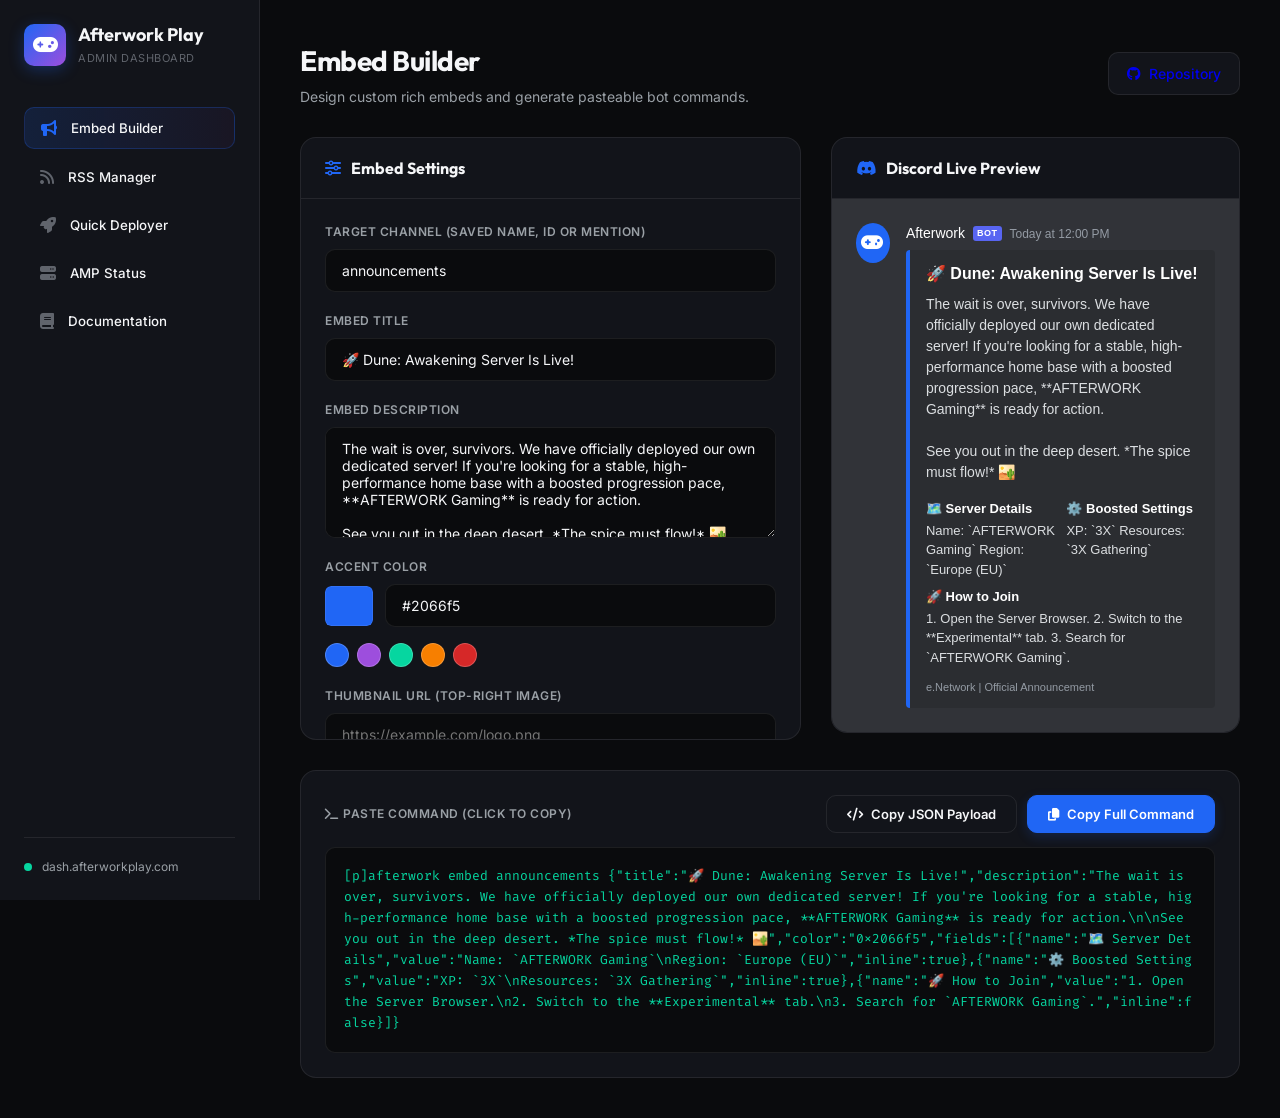
==== web/index.html @ 7542ab8f "Rename dashboard to web, add Cloudflare Pages workflow, and add interactive install wizard" ====
<!DOCTYPE html>
<html lang="en">
<head>
    <meta charset="UTF-8">
    <meta name="viewport" content="width=device-width, initial-scale=1.0">
    <title>Afterwork Play | Interactive Dashboard</title>
    <!-- Google Fonts -->
    <link rel="preconnect" href="https://fonts.googleapis.com">
    <link rel="preconnect" href="https://fonts.gstatic.com" crossorigin>
    <link href="https://fonts.googleapis.com/css2?family=Inter:wght@300;400;500;600;700&family=Outfit:wght@400;500;600;700;800&family=Fira+Code:wght@400;500&display=swap" rel="stylesheet">
    <!-- FontAwesome for Icons -->
    <link rel="stylesheet" href="https://cdnjs.cloudflare.com/ajax/libs/font-awesome/6.4.0/css/all.min.css">
    <!-- Custom CSS -->
    <link rel="stylesheet" href="style.css">
</head>
<body>
    <div class="dashboard-container">
        <!-- Sidebar Navigation -->
        <aside class="sidebar">
            <div class="brand">
                <div class="brand-logo">
                    <i class="fa-solid fa-gamepad"></i>
                </div>
                <div class="brand-text">
                    <h1>Afterwork Play</h1>
                    <span>Admin Dashboard</span>
                </div>
            </div>
            
            <nav class="nav-menu">
                <button class="nav-btn active" data-tab="embed-builder">
                    <i class="fa-solid fa-bullhorn"></i>
                    <span>Embed Builder</span>
                </button>
                <button class="nav-btn" data-tab="rss-manager">
                    <i class="fa-solid fa-rss"></i>
                    <span>RSS Manager</span>
                </button>
                <button class="nav-btn" data-tab="quick-deploy">
                    <i class="fa-solid fa-rocket"></i>
                    <span>Quick Deployer</span>
                </button>
                <button class="nav-btn" data-tab="amp-status">
                    <i class="fa-solid fa-server"></i>
                    <span>AMP Status</span>
                </button>
                <button class="nav-btn" data-tab="documentation">
                    <i class="fa-solid fa-book"></i>
                    <span>Documentation</span>
                </button>
            </nav>
            
            <div class="sidebar-footer">
                <div class="status-indicator">
                    <span class="pulse-dot"></span>
                    <span>dash.afterworkplay.com</span>
                </div>
            </div>
        </aside>

        <!-- Main Content Area -->
        <main class="main-content">
            <!-- Header -->
            <header class="top-bar">
                <div class="welcome-text">
                    <h2 id="tab-title">Embed Builder</h2>
                    <p id="tab-subtitle">Design custom rich embeds and generate pasteable bot commands.</p>
                </div>
                <div class="meta-links">
                    <a href="https://github.com/evilout666/AWCogs" target="_blank" class="meta-btn">
                        <i class="fa-brands fa-github"></i>
                        <span>Repository</span>
                    </a>
                </div>
            </header>

            <!-- Tab: Embed Builder -->
            <section id="embed-builder" class="tab-content active">
                <div class="builder-grid">
                    <!-- Form Column -->
                    <div class="panel form-panel">
                        <div class="panel-header">
                            <h3><i class="fa-solid fa-sliders"></i> Embed Settings</h3>
                        </div>
                        <div class="panel-body scrollable">
                            <!-- Channel Target -->
                            <div class="form-group">
                                <label for="embed-channel">Target Channel (Saved Name, ID or Mention)</label>
                                <input type="text" id="embed-channel" placeholder="e.g. general, announcements, #news or 12345678" value="announcements">
                            </div>

                            <!-- Title & Description -->
                            <div class="form-group">
                                <label for="embed-title">Embed Title</label>
                                <input type="text" id="embed-title" placeholder="Type a catchy title..." value="🚀 Dune: Awakening Server Is Live!">
                            </div>
                            
                            <div class="form-group">
                                <label for="embed-description">Embed Description</label>
                                <textarea id="embed-description" rows="5" placeholder="Type main message content here (supports markdown)...">The wait is over, survivors. We have officially deployed our own dedicated server! If you're looking for a stable, high-performance home base with a boosted progression pace, **AFTERWORK Gaming** is ready for action.

See you out in the deep desert. *The spice must flow!* 🏜️</textarea>
                            </div>

                            <!-- Color Selector -->
                            <div class="form-group">
                                <label>Accent Color</label>
                                <div class="color-picker-wrapper">
                                    <input type="color" id="embed-color" value="#2066f5">
                                    <input type="text" id="embed-color-hex" value="#2066f5" maxlength="7">
                                </div>
                                <div class="preset-colors">
                                    <button class="preset-btn" style="background-color: #2066f5;" data-color="#2066f5" title="Afterwork Blue"></button>
                                    <button class="preset-btn" style="background-color: #9d4edd;" data-color="#9d4edd" title="Neon Purple"></button>
                                    <button class="preset-btn" style="background-color: #06d6a0;" data-color="#06d6a0" title="Emerald Green"></button>
                                    <button class="preset-btn" style="background-color: #f77f00;" data-color="#f77f00" title="Bright Coral"></button>
                                    <button class="preset-btn" style="background-color: #d62828;" data-color="#d62828" title="Crimson Red"></button>
                                </div>
                            </div>

                            <!-- Images -->
                            <div class="form-group">
                                <label for="embed-thumbnail">Thumbnail URL (Top-Right Image)</label>
                                <input type="url" id="embed-thumbnail" placeholder="https://example.com/logo.png">
                            </div>
                            
                            <div class="form-group">
                                <label for="embed-image">Large Image URL (Bottom Main Image)</label>
                                <input type="url" id="embed-image" placeholder="https://example.com/banner.png">
                            </div>

                            <!-- Fields Section -->
                            <div class="fields-section">
                                <div class="section-header">
                                    <h4>Embed Fields</h4>
                                    <button type="button" id="add-field-btn" class="btn-sm"><i class="fa-solid fa-plus"></i> Add Field</button>
                                </div>
                                <div id="fields-container" class="fields-container">
                                    <!-- Dynamic fields loaded here -->
                                </div>
                            </div>
                        </div>
                    </div>

                    <!-- Preview Column -->
                    <div class="panel preview-panel">
                        <div class="panel-header">
                            <h3><i class="fa-brands fa-discord"></i> Discord Live Preview</h3>
                        </div>
                        <div class="panel-body discord-theme">
                            <div class="discord-message">
                                <div class="discord-avatar">
                                    <i class="fa-solid fa-gamepad"></i>
                                </div>
                                <div class="discord-content">
                                    <div class="discord-author">
                                        <span class="author-name">Afterwork</span>
                                        <span class="bot-tag">BOT</span>
                                        <span class="timestamp">Today at 12:00 PM</span>
                                    </div>
                                    
                                    <!-- Discord Embed Wrapper -->
                                    <div class="discord-embed" id="preview-embed-border">
                                        <div class="discord-embed-content">
                                            <div class="discord-embed-text">
                                                <div class="discord-embed-title" id="preview-title">🚀 Server Update & Announcements</div>
                                                <div class="discord-embed-description" id="preview-description">We have successfully completed our server upgrades. All integrated features are now fully functional.</div>
                                                
                                                <!-- Fields Grid -->
                                                <div class="discord-embed-fields" id="preview-fields">
                                                    <!-- Dynamic Preview Fields -->
                                                </div>
                                            </div>
                                            <!-- Thumbnail -->
                                            <div class="discord-embed-thumbnail-container" id="preview-thumbnail-container" style="display: none;">
                                                <img class="discord-embed-thumbnail" id="preview-thumbnail" src="" alt="">
                                            </div>
                                        </div>
                                        
                                        <!-- Image -->
                                        <div class="discord-embed-image-container" id="preview-image-container" style="display: none;">
                                            <img class="discord-embed-image" id="preview-image" src="" alt="">
                                        </div>
                                        
                                        <!-- Footer -->
                                        <div class="discord-embed-footer">
                                            <span>e.Network | Official Announcement</span>
                                        </div>
                                    </div>
                                </div>
                            </div>
                        </div>
                    </div>
                </div>

                <!-- Export Bar -->
                <div class="export-bar panel">
                    <div class="command-output-wrapper">
                        <div class="output-header">
                            <span><i class="fa-solid fa-terminal"></i> Paste Command (Click to copy)</span>
                            <div class="action-buttons">
                                <button class="copy-btn secondary" id="copy-json-btn">
                                    <i class="fa-solid fa-code"></i> Copy JSON Payload
                                </button>
                                <button class="copy-btn primary" id="copy-cmd-btn">
                                    <i class="fa-solid fa-copy"></i> Copy Full Command
                                </button>
                            </div>
                        </div>
                        <div class="code-block-container">
                            <pre><code id="generated-command" class="fira-font"></code></pre>
                        </div>
                    </div>
                </div>
            </section>

            <!-- Tab: RSS Manager -->
            <section id="rss-manager" class="tab-content">
                <div class="rss-layout">
                    <div class="panel rss-form-panel">
                        <div class="panel-header">
                            <h3><i class="fa-solid fa-plus-circle"></i> Add RSS Subscription</h3>
                        </div>
                        <div class="panel-body">
                            <div class="form-group">
                                <label for="rss-name">Feed Name</label>
                                <input type="text" id="rss-name" placeholder="e.g. github-news or anime-releases" value="github-news">
                            </div>
                            
                            <div class="form-group">
                                <label for="rss-channel">Target Channel ID / Mention</label>
                                <input type="text" id="rss-channel" placeholder="e.g. #announcements, #news, or 12345678" value="#announcements">
                            </div>
                            
                            <div class="form-group">
                                <label for="rss-url">Feed RSS/Atom URL</label>
                                <input type="url" id="rss-url" placeholder="e.g. https://github.blog/feed/" value="https://github.blog/feed/">
                            </div>

                            <div class="rss-output-box">
                                <div class="command-card">
                                    <div class="card-title">
                                        <span><i class="fa-solid fa-square-plus"></i> Add Feed Command</span>
                                        <button class="icon-copy-btn" id="copy-rss-add-btn" title="Copy Command"><i class="fa-solid fa-copy"></i></button>
                                    </div>
                                    <pre><code id="rss-add-cmd" class="fira-font">[p]afterwork rss add github-news #announcements https://github.blog/feed/</code></pre>
                                </div>
                                
                                <div class="command-card">
                                    <div class="card-title">
                                        <span><i class="fa-solid fa-square-minus"></i> Remove Feed Command</span>
                                        <button class="icon-copy-btn" id="copy-rss-remove-btn" title="Copy Command"><i class="fa-solid fa-copy"></i></button>
                                    </div>
                                    <pre><code id="rss-remove-cmd" class="fira-font">[p]afterwork rss remove github-news</code></pre>
                                </div>
                            </div>
                        </div>
                    </div>
                </div>
            </section>

            <!-- Tab: Quick Deploy -->
            <section id="quick-deploy" class="tab-content">
                <div class="deploy-grid">
                    <!-- Deploy All Card -->
                    <div class="deploy-card main-card panel">
                        <div class="card-icon"><i class="fa-solid fa-cubes"></i></div>
                        <div class="card-info">
                            <h3>Deploy All Modules</h3>
                            <p>Pin and deploy configuration control hubs for all 6 integrated modules sequentially.</p>
                            <pre><code class="fira-font">[p]afterwork deploy</code></pre>
                        </div>
                        <button class="deploy-copy-btn" data-copy="[p]afterwork deploy"><i class="fa-solid fa-copy"></i> Copy</button>
                    </div>

                    <!-- Individual Modules -->
                    <div class="deploy-subgrid">
                        <!-- Card: Audio -->
                        <div class="deploy-card sub-card panel">
                            <div class="card-header-icon"><i class="fa-solid fa-music"></i></div>
                            <h4>Audio Hub</h4>
                            <p>Player controls (play, pause, skip, playlist database).</p>
                            <pre><code class="fira-font">[p]afterwork deploy audio</code></pre>
                            <button class="deploy-copy-btn btn-sm" data-copy="[p]afterwork deploy audio"><i class="fa-solid fa-copy"></i> Copy</button>
                        </div>
                        
                        <!-- Card: Embed -->
                        <div class="deploy-card sub-card panel">
                            <div class="card-header-icon"><i class="fa-solid fa-envelope-open-text"></i></div>
                            <h4>Embed Hub</h4>
                            <p>Deploy control panel for sending announcement JSONs.</p>
                            <pre><code class="fira-font">[p]afterwork deploy embed</code></pre>
                            <button class="deploy-copy-btn btn-sm" data-copy="[p]afterwork deploy embed"><i class="fa-solid fa-copy"></i> Copy</button>
                        </div>
                        
                        <!-- Card: RSS -->
                        <div class="deploy-card sub-card panel">
                            <div class="card-header-icon"><i class="fa-solid fa-square-rss"></i></div>
                            <h4>RSS Hub</h4>
                            <p>Configuration panel for RSS/Atom feed monitors.</p>
                            <pre><code class="fira-font">[p]afterwork deploy rss</code></pre>
                            <button class="deploy-copy-btn btn-sm" data-copy="[p]afterwork deploy rss"><i class="fa-solid fa-copy"></i> Copy</button>
                        </div>
                        
                        <!-- Card: TV -->
                        <div class="deploy-card sub-card panel">
                            <div class="card-header-icon"><i class="fa-solid fa-tv"></i></div>
                            <h4>TV Hub</h4>
                            <p>Radarr and Sonarr release notification parser config.</p>
                            <pre><code class="fira-font">[p]afterwork deploy tv</code></pre>
                            <button class="deploy-copy-btn btn-sm" data-copy="[p]afterwork deploy tv"><i class="fa-solid fa-copy"></i> Copy</button>
                        </div>
                        
                        <!-- Card: Voice -->
                        <div class="deploy-card sub-card panel">
                            <div class="card-header-icon"><i class="fa-solid fa-volume-high"></i></div>
                            <h4>Voice Hub</h4>
                            <p>Temp room custom controls (kick, transfer, privacy).</p>
                            <pre><code class="fira-font">[p]afterwork deploy voice</code></pre>
                            <button class="deploy-copy-btn btn-sm" data-copy="[p]afterwork deploy voice"><i class="fa-solid fa-copy"></i> Copy</button>
                        </div>
                        
                        <!-- Card: Hide -->
                        <div class="deploy-card sub-card panel">
                            <div class="card-header-icon"><i class="fa-solid fa-eye-slash"></i></div>
                            <h4>Hide Category</h4>
                            <p>Admin category quick visibility panel controller.</p>
                            <pre><code class="fira-font">[p]afterwork deploy hide</code></pre>
                            <button class="deploy-copy-btn btn-sm" data-copy="[p]afterwork deploy hide"><i class="fa-solid fa-copy"></i> Copy</button>
                        </div>
                    </div>
                </div>
            </section>

            <!-- Tab: AMP Status -->
            <section id="amp-status" class="tab-content">
                <div class="amp-status-layout">
                    <!-- Config Panel -->
                    <div class="panel config-panel">
                        <div class="panel-header">
                            <h3><i class="fa-solid fa-gears"></i> API Settings</h3>
                        </div>
                        <div class="panel-body">
                            <div class="form-group">
                                <label for="amp-api-url">Status Bridge API Endpoint</label>
                                <div class="input-with-button">
                                    <input type="url" id="amp-api-url" placeholder="e.g. http://your-server-ip:9876/api/status" value="http://localhost:9876/api/status">
                                    <button type="button" id="btn-save-api-url" class="btn-sm"><i class="fa-solid fa-floppy-disk"></i> Save</button>
                                </div>
                                <p class="form-help">Enter the public URL of the Go service running on your server. If running on the same machine, use <code>http://localhost:9876/api/status</code>.</p>
                            </div>
                        </div>
                    </div>

                    <!-- Servers Display Panel -->
                    <div class="panel servers-panel">
                        <div class="panel-header">
                            <h3><i class="fa-solid fa-server"></i> Managed Game Servers</h3>
                            <button type="button" id="btn-refresh-status" class="btn-sm secondary"><i class="fa-solid fa-rotate"></i> Refresh Status</button>
                        </div>
                        <div class="panel-body scrollable">
                            <!-- Loader -->
                            <div id="amp-loader" class="amp-loader-container" style="display: none;">
                                <div class="spinner"></div>
                                <p>Contacting status bridge...</p>
                            </div>

                            <!-- Error Message -->
                            <div id="amp-error" class="amp-error-container" style="display: none;">
                                <i class="fa-solid fa-circle-exclamation"></i>
                                <h4>Unable to reach status bridge</h4>
                                <p id="amp-error-text">Please check that the Go service is active and the port is open.</p>
                            </div>

                            <!-- Servers List Grid -->
                            <div id="servers-grid" class="servers-grid">
                                <!-- Dynamic server status cards will be loaded here -->
                            </div>
                        </div>
                    </div>
                </div>
            </section>

            <!-- Tab: Documentation -->
            <section id="documentation" class="tab-content">
                <div class="doc-layout">
                    <!-- Internal Sticky Sidebar -->
                    <aside class="doc-nav-panel panel">
                        <div class="panel-header">
                            <h3><i class="fa-solid fa-compass"></i> Modules</h3>
                        </div>
                        <div class="panel-body">
                            <ul class="doc-nav-list">
                                <li class="doc-nav-item active" data-doc-target="doc-general">
                                    <a href="#doc-general"><i class="fa-solid fa-circle-info"></i> General</a>
                                </li>
                                <li class="doc-nav-item" data-doc-target="doc-audio">
                                    <a href="#doc-audio"><i class="fa-solid fa-music"></i> Audio Module</a>
                                </li>
                                <li class="doc-nav-item" data-doc-target="doc-embed">
                                    <a href="#doc-embed"><i class="fa-solid fa-bullhorn"></i> Embed Module</a>
                                </li>
                                <li class="doc-nav-item" data-doc-target="doc-rss">
                                    <a href="#doc-rss"><i class="fa-solid fa-rss"></i> RSS Module</a>
                                </li>
                                <li class="doc-nav-item" data-doc-target="doc-tv">
                                    <a href="#doc-tv"><i class="fa-solid fa-tv"></i> TV Module</a>
                                </li>
                                <li class="doc-nav-item" data-doc-target="doc-voice">
                                    <a href="#doc-voice"><i class="fa-solid fa-volume-high"></i> Voice Module</a>
                                </li>
                                <li class="doc-nav-item" data-doc-target="doc-hide">
                                    <a href="#doc-hide"><i class="fa-solid fa-eye-slash"></i> Hide Module</a>
                                </li>
                            </ul>
                        </div>
                    </aside>

                    <!-- Main Documentation Content -->
                    <div class="doc-content-panel">
                        <!-- Section: General -->
                        <div id="doc-general" class="panel doc-card">
                            <h3><i class="fa-solid fa-circle-info"></i> General & Deployment</h3>
                            <p>The Afterwork cog is a unified administrative system designed for e.Network server operations. It runs on a prefix-based architecture (default prefix is represented as <code>[p]</code>). All primary commands are group commands and require <strong>Bot Owner</strong> permissions.</p>
                            
                            <div class="doc-subtitle">Base Commands</div>
                            <div class="doc-command-list">
                                <div class="doc-command-item">
                                    <div class="doc-command-header">
                                        <span class="doc-command-syntax">[p]afterwork</span>
                                        <span class="doc-badge owner">Owner Only</span>
                                    </div>
                                    <div class="doc-command-desc">Displays the System Status Dashboard, showing real-time configuration status, monitored feeds, active voice rooms, and visibility settings for all modules.</div>
                                </div>
                                <div class="doc-command-item">
                                    <div class="doc-command-header">
                                        <span class="doc-command-syntax">[p]afterwork help</span>
                                        <span class="doc-badge owner">Owner Only</span>
                                    </div>
                                    <div class="doc-command-desc">Lists all subcommands registered under the Afterwork command group with inline syntax help.</div>
                                </div>
                            </div>

                            <div class="doc-subtitle">Deployment Commands</div>
                            <p>Deployment commands spawn persistent Discord <code>Embed + Button/Select Menu</code> panels that allow server staff or users to interact with modules without having to type commands.</p>
                            <div class="doc-command-list">
                                <div class="doc-command-item">
                                    <div class="doc-command-header">
                                        <span class="doc-command-syntax">[p]afterwork deploy</span>
                                        <span class="doc-badge owner">Owner Only</span>
                                    </div>
                                    <div class="doc-command-desc">Sequentially deploys and pins all 6 module management panels in the current channel. Any previously deployed panels will be deleted to keep channels clean.</div>
                                </div>
                                <div class="doc-command-item">
                                    <div class="doc-command-header">
                                        <span class="doc-command-syntax">[p]afterwork deploy [module]</span>
                                        <span class="doc-badge owner">Owner Only</span>
                                    </div>
                                    <div class="doc-command-desc">Deploys/pins a specific module's management panel in the current channel.</div>
                                    <table class="doc-param-table">
                                        <thead>
                                            <tr>
                                                <th>Parameter</th>
                                                <th>Type</th>
                                                <th>Description</th>
                                            </tr>
                                        </thead>
                                        <tbody>
                                            <tr>
                                                <td class="param-name">module</td>
                                                <td class="param-type">string</td>
                                                <td>Must be one of: <code>audio</code>, <code>embed</code>, <code>rss</code>, <code>tv</code>, <code>voice</code>, <code>hide</code>.</td>
                                            </tr>
                                        </tbody>
                                    </table>
                                </div>
                            </div>
                        </div>

                        <!-- Section: Audio -->
                        <div id="doc-audio" class="panel doc-card">
                            <h3><i class="fa-solid fa-music"></i> Audio Module</h3>
                            <p>Integrates Red-DiscordBot's Audio system into a single persistent playback terminal. Provides a web-dashboard-like control station inside Discord for playing predefined music streams.</p>
                            
                            <div class="doc-subtitle">Commands</div>
                            <div class="doc-command-list">
                                <div class="doc-command-item">
                                    <div class="doc-command-header">
                                        <span class="doc-command-syntax">[p]afterwork deploy audio</span>
                                        <span class="doc-badge owner">Owner Only</span>
                                    </div>
                                    <div class="doc-command-desc">Spawns the music configuration panel and playback controls message.</div>
                                </div>
                            </div>

                            <div class="doc-subtitle">Interactive Panel Functions</div>
                            <div class="doc-panel-features">
                                <div class="doc-feature-item">
                                    <h5><i class="fa-solid fa-play"></i> Enable / Disable System</h5>
                                    <p>Toggles the bot's auto-play service. When active, the bot joins the specified voice channel and begins playing chosen streams.</p>
                                </div>
                                <div class="doc-feature-item">
                                    <h5><i class="fa-solid fa-volume-high"></i> Set Music Channel</h5>
                                    <p>Opens a modal where you paste a Voice Channel ID to bind the music bot's streaming target.</p>
                                </div>
                                <div class="doc-feature-item">
                                    <h5><i class="fa-solid fa-list-ul"></i> Add/Remove Playlist</h5>
                                    <p>Spawns a modal to add/remove YouTube/Spotify URLs cataloged under custom names for dropdown playback selection.</p>
                                </div>
                                <div class="doc-feature-item">
                                    <h5><i class="fa-solid fa-forward"></i> Playback Control Bar</h5>
                                    <p>Buttons to instantly <code>Pause</code>, <code>Resume</code>, <code>Skip</code> current tracks, or <code>Stop & Disconnect</code> the bot from the music channel.</p>
                                </div>
                            </div>
                        </div>

                        <!-- Section: Embed -->
                        <div id="doc-embed" class="panel doc-card">
                            <h3><i class="fa-solid fa-bullhorn"></i> Embed Module</h3>
                            <p>Allows administrators to design and publish beautiful rich embeds to announcements or general channels using custom JSON structures generated directly from this dashboard.</p>
                            
                            <div class="doc-subtitle">Commands</div>
                            <div class="doc-command-list">
                                <div class="doc-command-item">
                                    <div class="doc-command-header">
                                        <span class="doc-command-syntax">[p]afterwork deploy embed</span>
                                        <span class="doc-badge owner">Owner Only</span>
                                    </div>
                                    <div class="doc-command-desc">Deploys the persistent Embed Shortcuts panel to manage named channel aliases.</div>
                                </div>
                                <div class="doc-command-item">
                                    <div class="doc-command-header">
                                        <span class="doc-command-syntax">[p]afterwork embed [channel] [json]</span>
                                        <span class="doc-badge owner">Owner Only</span>
                                    </div>
                                    <div class="doc-command-desc">Publishes an embed formatted by the JSON string parameter to the specified channel (accepts channel mention, ID, or saved name).</div>
                                    <table class="doc-param-table">
                                        <thead>
                                            <tr>
                                                <th>Parameter</th>
                                                <th>Type</th>
                                                <th>Description</th>
                                            </tr>
                                        </thead>
                                        <tbody>
                                            <tr>
                                                <td class="param-name">channel</td>
                                                <td class="param-type">string / mention</td>
                                                <td>Target channel ID, mention, or a configured channel name alias.</td>
                                            </tr>
                                            <tr>
                                                <td class="param-name">json</td>
                                                <td class="param-type">JSON Block</td>
                                                <td>The payload specifying fields like: title, description, color, thumbnail, image, and fields.</td>
                                            </tr>
                                        </tbody>
                                    </table>
                                </div>
                            </div>

                            <div class="doc-subtitle">Interactive Panel Functions</div>
                            <div class="doc-panel-features">
                                <div class="doc-feature-item">
                                    <h5><i class="fa-solid fa-link"></i> Add Channel Alias</h5>
                                    <p>Opens a modal to register a shortcut text key (e.g. <code>news</code>) mapped to a specific channel ID, making embed distribution faster.</p>
                                </div>
                                <div class="doc-feature-item">
                                    <h5><i class="fa-solid fa-trash-can"></i> Remove Alias</h5>
                                    <p>Prompts a modal to delete a saved channel shortcut key from the bot's configuration storage.</p>
                                </div>
                            </div>
                        </div>

                        <!-- Section: RSS -->
                        <div id="doc-rss" class="panel doc-card">
                            <h3><i class="fa-solid fa-rss"></i> RSS Module</h3>
                            <p>Monitors external RSS or Atom feeds (e.g. gaming blogs, developer news, github releases) in the background and prints new posts in specific channels automatically.</p>
                            
                            <div class="doc-subtitle">Commands</div>
                            <div class="doc-command-list">
                                <div class="doc-command-item">
                                    <div class="doc-command-header">
                                        <span class="doc-command-syntax">[p]afterwork deploy rss</span>
                                        <span class="doc-badge owner">Owner Only</span>
                                    </div>
                                    <div class="doc-command-desc">Spawns the RSS settings control panel.</div>
                                </div>
                                <div class="doc-command-item">
                                    <div class="doc-command-header">
                                        <span class="doc-command-syntax">[p]afterwork rss add [feed_name] [channel] [url]</span>
                                        <span class="doc-badge owner">Owner Only</span>
                                    </div>
                                    <div class="doc-command-desc">Subscribes a channel to a news feed. Automatically detects and parses incoming posts.</div>
                                    <table class="doc-param-table">
                                        <thead>
                                            <tr>
                                                <th>Parameter</th>
                                                <th>Type</th>
                                                <th>Description</th>
                                            </tr>
                                        </thead>
                                        <tbody>
                                            <tr>
                                                <td class="param-name">feed_name</td>
                                                <td class="param-type">string</td>
                                                <td>A unique slug label to identify this feed configuration.</td>
                                            </tr>
                                            <tr>
                                                <td class="param-name">channel</td>
                                                <td class="param-type">channel mention</td>
                                                <td>Discord channel where feed alerts should be printed.</td>
                                            </tr>
                                            <tr>
                                                <td class="param-name">url</td>
                                                <td class="param-type">string (URL)</td>
                                                <td>Valid RSS or Atom XML link.</td>
                                            </tr>
                                        </tbody>
                                    </table>
                                </div>
                                <div class="doc-command-item">
                                    <div class="doc-command-header">
                                        <span class="doc-command-syntax">[p]afterwork rss remove [feed_name]</span>
                                        <span class="doc-badge owner">Owner Only</span>
                                    </div>
                                    <div class="doc-command-desc">Deletes an active RSS/Atom feed subscription from the tracking list.</div>
                                    <table class="doc-param-table">
                                        <thead>
                                            <tr>
                                                <th>Parameter</th>
                                                <th>Type</th>
                                                <th>Description</th>
                                            </tr>
                                        </thead>
                                        <tbody>
                                            <tr>
                                                <td class="param-name">feed_name</td>
                                                <td class="param-type">string</td>
                                                <td>The name slug assigned to the subscription.</td>
                                            </tr>
                                        </tbody>
                                    </table>
                                </div>
                            </div>

                            <div class="doc-subtitle">Interactive Panel Functions</div>
                            <div class="doc-panel-features">
                                <div class="doc-feature-item">
                                    <h5><i class="fa-solid fa-power-off"></i> Toggle Feeds Loop</h5>
                                    <p>Toggles the background scraper. Enables or pauses background checks for all feed subscriptions globally without losing feed data.</p>
                                </div>
                            </div>
                        </div>

                        <!-- Section: TV -->
                        <div id="doc-tv" class="panel doc-card">
                            <h3><i class="fa-solid fa-tv"></i> TV Module (Sonarr/Radarr Alerts)</h3>
                            <p>Creates specialized webhook integration endpoints for Radarr and Sonarr instances to notify server users when new movies or TV episodes are released, formatting notifications cleanly.</p>
                            
                            <div class="doc-subtitle">Commands</div>
                            <div class="doc-command-list">
                                <div class="doc-command-item">
                                    <div class="doc-command-header">
                                        <span class="doc-command-syntax">[p]afterwork deploy tv</span>
                                        <span class="doc-badge owner">Owner Only</span>
                                    </div>
                                    <div class="doc-command-desc">Deploys the TV alerts settings panel, providing instructions and endpoints for webhooks.</div>
                                </div>
                            </div>

                            <div class="doc-subtitle">Interactive Panel Functions</div>
                            <div class="doc-panel-features">
                                <div class="doc-feature-item">
                                    <h5><i class="fa-solid fa-toggle-on"></i> Enable Webhooks</h5>
                                    <p>Toggles Sonarr/Radarr webhook event parsing. When disabled, the bot rejects movie/show alert triggers.</p>
                                </div>
                                <div class="doc-feature-item">
                                    <h5><i class="fa-solid fa-folder-open"></i> Set Alert Channel</h5>
                                    <p>Opens a text input modal to set the channel ID where all media notifications are sent.</p>
                                </div>
                                <div class="doc-feature-item">
                                    <h5><i class="fa-solid fa-plug"></i> Endpoint Integrations</h5>
                                    <p>Processes incoming payloads to render cards with poster images, season info, and direct links dynamically.</p>
                                </div>
                            </div>
                        </div>

                        <!-- Section: Voice -->
                        <div id="doc-voice" class="panel doc-card">
                            <h3><i class="fa-solid fa-volume-high"></i> Voice Module (AutoRoom Controllers)</h3>
                            <p>Synchronizes with the server's <code>AutoRoom</code> cog to let users who join a generator voice channel create their own temporary rooms, giving creators personal moderation controls inside Discord.</p>
                            
                            <div class="doc-subtitle">Commands</div>
                            <div class="doc-command-list">
                                <div class="doc-command-item">
                                    <div class="doc-command-header">
                                        <span class="doc-command-syntax">[p]afterwork deploy voice</span>
                                        <span class="doc-badge owner">Owner Only</span>
                                    </div>
                                    <div class="doc-command-desc">Deploys the main Voice Module settings controller.</div>
                                </div>
                            </div>

                            <div class="doc-subtitle">Interactive Panel Functions</div>
                            <div class="doc-panel-features">
                                <div class="doc-feature-item">
                                    <h5><i class="fa-solid fa-sliders"></i> Toggle AutoRoom Sync</h5>
                                    <p>Enables or disables tracking of temporary rooms created by AutoRoom. Essential for active controls.</p>
                                </div>
                                <div class="doc-feature-item">
                                    <h5><i class="fa-solid fa-circle-nodes"></i> Set Join Channel ID</h5>
                                    <p>Opens a modal to configure the generator voice channel (e.g. <code>➕︱CREATE</code>) which users join to trigger room creation.</p>
                                </div>
                                <div class="doc-feature-item">
                                    <h5><i class="fa-solid fa-user-shield"></i> Room Owner Controls</h5>
                                    <p>When a temporary room is active, a control panel message provides the room owner buttons to:
                                        <br>• <strong>Make Private / Public</strong> (toggle default connection permission)
                                        <br>• <strong>Transfer Ownership</strong> (demote owner/promote active member)
                                        <br>• <strong>Kick Member</strong> (force disconnect user and block connection)
                                    </p>
                                </div>
                            </div>
                        </div>

                        <!-- Section: Hide -->
                        <div id="doc-hide" class="panel doc-card">
                            <h3><i class="fa-solid fa-eye-slash"></i> Hide Module</h3>
                            <p>Enables a toggle to hide or show an entire category and all text/voice channels contained within it from administrator and channel-manager roles, keeping admin operations private during development or maintenance.</p>
                            
                            <div class="doc-subtitle">Commands</div>
                            <div class="doc-command-list">
                                <div class="doc-command-item">
                                    <div class="doc-command-header">
                                        <span class="doc-command-syntax">[p]afterwork deploy hide</span>
                                        <span class="doc-badge owner">Owner Only</span>
                                    </div>
                                    <div class="doc-command-desc">Deploys the category visibility panel with Category ID setter and the Show / Hide toggle.</div>
                                </div>
                            </div>

                            <div class="doc-subtitle">Interactive Panel Functions</div>
                            <div class="doc-panel-features">
                                <div class="doc-feature-item">
                                    <h5><i class="fa-solid fa-folder-open"></i> Category ID Modal</h5>
                                    <p>Spawns a text input modal to paste the category channel ID to bind as the target of the visibility toggle.</p>
                                </div>
                                <div class="doc-feature-item">
                                    <h5><i class="fa-solid fa-eye"></i> Show / Hide Button</h5>
                                    <p>Instantly alters permissions overwrites for the target category channel and all contained text/voice channels for roles holding <code>Administrator</code> or <code>Manage Channels</code> permissions:
                                        <br>• <strong>Hide</strong>: Denies <code>view_channel</code> override.
                                        <br>• <strong>Show</strong>: Resets <code>view_channel</code> override to neutral.
                                    </p>
                                </div>
                            </div>
                        </div>
                    </div>
                </div>
            </section>
        </main>
    </div>

    <!-- Notification Toast -->
    <div id="toast" class="toast">
        <i class="fa-solid fa-circle-check"></i>
        <span id="toast-message">Copied to clipboard!</span>
    </div>

    <!-- Custom Script -->
    <script src="app.js"></script>
</body>
</html>
---- web/style.css ----
/* Afterwork Dashboard CSS System */

/* --- Root & Design Tokens --- */
:root {
    --bg-base: #0a0b0d;
    --bg-surface: #12141a;
    --bg-panel: #161920;
    --bg-panel-hover: #1e222b;
    --border-color: rgba(255, 255, 255, 0.08);
    --border-glow: rgba(32, 102, 245, 0.2);
    
    /* Accents */
    --accent-blue: #2066f5;
    --accent-blue-rgb: 32, 102, 245;
    --accent-purple: #9d4edd;
    --accent-green: #06d6a0;
    --accent-red: #d62828;
    
    /* Text */
    --text-primary: #f5f6f8;
    --text-secondary: #9aa0a6;
    --text-muted: #60646c;
    
    /* Discord Theme Colors */
    --discord-bg: #313338;
    --discord-embed-bg: #2b2d31;
    --discord-text: #dbdee1;
    --discord-muted: #949ba4;
    --discord-bot-tag: #5865f2;
    --discord-timestamp: #949ba4;
    
    /* Layout */
    --sidebar-width: 260px;
    --transition-speed: 0.25s;
    --radius-sm: 6px;
    --radius-md: 10px;
    --radius-lg: 16px;
}

/* --- Base Resets --- */
* {
    margin: 0;
    padding: 0;
    box-sizing: border-box;
}

body {
    background-color: var(--bg-base);
    color: var(--text-primary);
    font-family: 'Inter', sans-serif;
    font-size: 14px;
    overflow-x: hidden;
    line-height: 1.5;
}

h1, h2, h3, h4, .brand-text h1, #tab-title {
    font-family: 'Outfit', sans-serif;
    font-weight: 700;
}

button, input, textarea {
    font-family: inherit;
    color: inherit;
    outline: none;
}

/* --- Layout Architecture --- */
.dashboard-container {
    display: flex;
    min-height: 100vh;
    width: 100vw;
}

/* --- Sidebar Styling --- */
.sidebar {
    width: var(--sidebar-width);
    background-color: var(--bg-surface);
    border-right: 1px solid var(--border-color);
    display: flex;
    flex-direction: column;
    padding: 24px;
    position: fixed;
    height: 100vh;
    z-index: 10;
}

.brand {
    display: flex;
    align-items: center;
    gap: 12px;
    margin-bottom: 40px;
}

.brand-logo {
    width: 42px;
    height: 42px;
    background: linear-gradient(135deg, var(--accent-blue), var(--accent-purple));
    border-radius: var(--radius-md);
    display: flex;
    align-items: center;
    justify-content: center;
    font-size: 20px;
    color: white;
    box-shadow: 0 4px 15px rgba(32, 102, 245, 0.3);
}

.brand-text h1 {
    font-size: 18px;
    line-height: 1.2;
}

.brand-text span {
    font-size: 11px;
    color: var(--text-muted);
    letter-spacing: 0.5px;
    text-transform: uppercase;
}

.nav-menu {
    display: flex;
    flex-direction: column;
    gap: 8px;
    flex-grow: 1;
}

.nav-btn {
    display: flex;
    align-items: center;
    gap: 14px;
    padding: 12px 16px;
    background: transparent;
    border: none;
    border-radius: var(--radius-md);
    cursor: pointer;
    text-align: left;
    transition: all var(--transition-speed) ease;
    font-weight: 500;
}

.nav-btn i {
    font-size: 16px;
    color: var(--text-muted);
    transition: color var(--transition-speed);
}

.nav-btn:hover {
    background-color: rgba(255, 255, 255, 0.03);
    color: var(--text-primary);
}

.nav-btn:hover i {
    color: var(--text-secondary);
}

.nav-btn.active {
    background: linear-gradient(90deg, rgba(32, 102, 245, 0.15) 0%, rgba(157, 78, 221, 0.05) 100%);
    border: 1px solid rgba(32, 102, 245, 0.25);
    color: var(--text-primary);
}

.nav-btn.active i {
    color: var(--accent-blue);
}

.sidebar-footer {
    padding-top: 20px;
    border-top: 1px solid var(--border-color);
}

.status-indicator {
    display: flex;
    align-items: center;
    gap: 10px;
    font-size: 12px;
    color: var(--text-secondary);
}

.pulse-dot {
    width: 8px;
    height: 8px;
    background-color: var(--accent-green);
    border-radius: 50%;
    box-shadow: 0 0 0 0 rgba(6, 214, 160, 0.4);
    animation: pulse 1.6s infinite;
}

@keyframes pulse {
    0% {
        transform: scale(0.95);
        box-shadow: 0 0 0 0 rgba(6, 214, 160, 0.7);
    }
    70% {
        transform: scale(1);
        box-shadow: 0 0 0 6px rgba(6, 214, 160, 0);
    }
    100% {
        transform: scale(0.95);
        box-shadow: 0 0 0 0 rgba(6, 214, 160, 0);
    }
}

/* --- Main Content Area --- */
.main-content {
    margin-left: var(--sidebar-width);
    flex-grow: 1;
    padding: 40px;
    min-height: 100vh;
    display: flex;
    flex-direction: column;
}

/* --- Top Bar / Header --- */
.top-bar {
    display: flex;
    justify-content: space-between;
    align-items: center;
    margin-bottom: 30px;
}

.welcome-text h2 {
    font-size: 28px;
    letter-spacing: -0.5px;
    margin-bottom: 4px;
}

.welcome-text p {
    color: var(--text-secondary);
    font-size: 14px;
}

.meta-btn {
    display: flex;
    align-items: center;
    gap: 8px;
    padding: 10px 18px;
    background-color: var(--bg-surface);
    border: 1px solid var(--border-color);
    border-radius: var(--radius-md);
    text-decoration: none;
    font-weight: 500;
    transition: all var(--transition-speed);
}

.meta-btn:hover {
    background-color: var(--bg-panel-hover);
    border-color: var(--text-muted);
}

/* --- Panel Component --- */
.panel {
    background-color: var(--bg-surface);
    border: 1px solid var(--border-color);
    border-radius: var(--radius-lg);
    display: flex;
    flex-direction: column;
    overflow: hidden;
}

.panel-header {
    padding: 18px 24px;
    border-bottom: 1px solid var(--border-color);
    display: flex;
    justify-content: space-between;
    align-items: center;
}

.panel-header h3 {
    font-size: 16px;
    display: flex;
    align-items: center;
    gap: 10px;
}

.panel-header h3 i {
    color: var(--accent-blue);
}

.panel-body {
    padding: 24px;
    flex-grow: 1;
}

.panel-body.scrollable {
    max-height: 60vh;
    overflow-y: auto;
}

/* --- Tab Engine --- */
.tab-content {
    display: none;
    flex-direction: column;
    gap: 30px;
}

.tab-content.active {
    display: flex;
}

/* --- Form Fields --- */
.form-group {
    display: flex;
    flex-direction: column;
    gap: 8px;
    margin-bottom: 20px;
}

.form-group label {
    font-size: 12px;
    font-weight: 600;
    text-transform: uppercase;
    letter-spacing: 0.5px;
    color: var(--text-secondary);
}

.form-group input[type="text"],
.form-group input[type="url"],
.form-group textarea {
    padding: 12px 16px;
    background-color: var(--bg-base);
    border: 1px solid var(--border-color);
    border-radius: var(--radius-md);
    font-size: 14px;
    transition: all var(--transition-speed);
}

.form-group input:focus,
.form-group textarea:focus {
    border-color: var(--accent-blue);
    box-shadow: 0 0 0 3px var(--border-glow);
}

/* Color Picker Row */
.color-picker-wrapper {
    display: flex;
    gap: 12px;
    align-items: center;
}

.color-picker-wrapper input[type="color"] {
    -webkit-appearance: none;
    border: none;
    width: 48px;
    height: 40px;
    border-radius: var(--radius-sm);
    cursor: pointer;
    background: transparent;
}

.color-picker-wrapper input[type="color"]::-webkit-color-swatch-wrapper {
    padding: 0;
}

.color-picker-wrapper input[type="color"]::-webkit-color-swatch {
    border: 1px solid var(--border-color);
    border-radius: var(--radius-sm);
}

.color-picker-wrapper input[type="text"] {
    flex-grow: 1;
}

.preset-colors {
    display: flex;
    gap: 8px;
    margin-top: 8px;
}

.preset-btn {
    width: 24px;
    height: 24px;
    border-radius: 50%;
    border: 1px solid rgba(255, 255, 255, 0.2);
    cursor: pointer;
    transition: transform var(--transition-speed);
}

.preset-btn:hover {
    transform: scale(1.15);
}

/* --- Dynamic Fields Editor --- */
.fields-section {
    margin-top: 24px;
    padding-top: 20px;
    border-top: 1px solid var(--border-color);
}

.section-header {
    display: flex;
    justify-content: space-between;
    align-items: center;
    margin-bottom: 16px;
}

.section-header h4 {
    font-size: 14px;
    color: var(--text-secondary);
}

.btn-sm {
    padding: 6px 12px;
    background-color: rgba(32, 102, 245, 0.1);
    border: 1px solid rgba(32, 102, 245, 0.25);
    color: var(--accent-blue);
    border-radius: var(--radius-sm);
    font-size: 12px;
    font-weight: 600;
    cursor: pointer;
    display: flex;
    align-items: center;
    gap: 6px;
    transition: all var(--transition-speed);
}

.btn-sm:hover {
    background-color: var(--accent-blue);
    color: white;
}

.fields-container {
    display: flex;
    flex-direction: column;
    gap: 12px;
}

.field-editor-item {
    background-color: var(--bg-base);
    border: 1px solid var(--border-color);
    border-radius: var(--radius-md);
    padding: 16px;
    display: grid;
    grid-template-columns: 1fr 1fr auto;
    align-items: center;
    gap: 12px;
}

.field-editor-item .field-inputs {
    display: flex;
    flex-direction: column;
    gap: 8px;
    grid-column: span 2;
}

.field-editor-item input {
    padding: 8px 12px;
    background-color: var(--bg-surface);
    border: 1px solid var(--border-color);
    border-radius: var(--radius-sm);
    font-size: 13px;
}

.field-options {
    grid-column: span 2;
    display: flex;
    align-items: center;
    gap: 8px;
    font-size: 12px;
    color: var(--text-secondary);
}

.btn-delete-field {
    grid-row: span 2;
    justify-self: end;
    background: transparent;
    border: none;
    color: var(--text-muted);
    font-size: 16px;
    cursor: pointer;
    padding: 8px;
    border-radius: var(--radius-sm);
    transition: all var(--transition-speed);
}

.btn-delete-field:hover {
    color: var(--accent-red);
    background-color: rgba(214, 40, 40, 0.1);
}

/* --- Builder Grid --- */
.builder-grid {
    display: grid;
    grid-template-columns: 1.1fr 0.9fr;
    gap: 30px;
}

.form-panel {
    flex-grow: 1;
}

/* --- Discord Theme Preview Panel --- */
.preview-panel {
    align-self: start;
    position: sticky;
    top: 40px;
}

.discord-theme {
    background-color: var(--discord-bg);
    padding: 24px;
    font-family: 'gg sans', 'Noto Sans', 'Helvetica Neue', Helvetica, Arial, sans-serif;
    color: var(--discord-text);
}

.discord-message {
    display: flex;
    gap: 16px;
}

.discord-avatar {
    width: 40px;
    height: 40px;
    background-color: var(--accent-blue);
    border-radius: 50%;
    display: flex;
    align-items: center;
    justify-content: center;
    font-size: 18px;
    color: white;
}

.discord-content {
    display: flex;
    flex-direction: column;
    gap: 6px;
    width: 100%;
}

.discord-author {
    display: flex;
    align-items: center;
    gap: 8px;
}

.author-name {
    font-weight: 500;
    color: white;
}

.bot-tag {
    background-color: var(--discord-bot-tag);
    color: white;
    font-size: 9px;
    font-weight: 600;
    padding: 1px 4px;
    border-radius: 3px;
    letter-spacing: 0.5px;
}

.discord-author .timestamp {
    font-size: 12px;
    color: var(--discord-muted);
}

/* Discord Rich Embed styling */
.discord-embed {
    background-color: var(--discord-embed-bg);
    border-left: 4px solid var(--accent-blue);
    border-radius: 4px;
    display: flex;
    flex-direction: column;
    max-width: 520px;
    overflow: hidden;
}

.discord-embed-content {
    display: flex;
    justify-content: space-between;
    padding: 12px 16px;
    gap: 16px;
}

.discord-embed-text {
    flex-grow: 1;
    display: flex;
    flex-direction: column;
    gap: 8px;
}

.discord-embed-title {
    font-size: 16px;
    font-weight: 600;
    color: white;
}

.discord-embed-description {
    font-size: 14px;
    white-space: pre-wrap;
}

/* Fields Layout */
.discord-embed-fields {
    display: grid;
    grid-template-columns: 1fr;
    gap: 8px;
    margin-top: 8px;
}

.discord-embed-field {
    display: flex;
    flex-direction: column;
}

.discord-embed-field.inline {
    grid-column: span 1;
}

.field-name {
    font-size: 13px;
    font-weight: 600;
    color: white;
    margin-bottom: 2px;
}

.field-value {
    font-size: 13px;
}

/* Media Elements */
.discord-embed-thumbnail-container {
    width: 80px;
    height: 80px;
    flex-shrink: 0;
}

.discord-embed-thumbnail {
    width: 100%;
    height: 100%;
    object-fit: contain;
    border-radius: 4px;
}

.discord-embed-image-container {
    padding: 0 16px 12px 16px;
    max-height: 300px;
    max-width: 100%;
    overflow: hidden;
}

.discord-embed-image {
    max-width: 100%;
    max-height: 280px;
    object-fit: cover;
    border-radius: 4px;
}

.discord-embed-footer {
    padding: 0 16px 12px 16px;
    font-size: 11px;
    color: var(--discord-muted);
}

/* --- Export Control Panel --- */
.export-bar {
    padding: 24px;
}

.command-output-wrapper {
    display: flex;
    flex-direction: column;
    gap: 14px;
}

.output-header {
    display: flex;
    justify-content: space-between;
    align-items: center;
}

.output-header span {
    font-size: 12px;
    font-weight: 600;
    text-transform: uppercase;
    letter-spacing: 0.5px;
    color: var(--text-secondary);
}

.action-buttons {
    display: flex;
    gap: 10px;
}

.copy-btn {
    padding: 10px 20px;
    border-radius: var(--radius-md);
    font-size: 13px;
    font-weight: 600;
    cursor: pointer;
    display: flex;
    align-items: center;
    gap: 8px;
    transition: all var(--transition-speed);
}

.copy-btn.primary {
    background-color: var(--accent-blue);
    border: 1px solid var(--accent-blue);
    color: white;
    box-shadow: 0 4px 12px rgba(32, 102, 245, 0.2);
}

.copy-btn.primary:hover {
    background-color: #3b7cf7;
    border-color: #3b7cf7;
}

.copy-btn.secondary {
    background-color: transparent;
    border: 1px solid var(--border-color);
    color: var(--text-primary);
}

.copy-btn.secondary:hover {
    background-color: var(--bg-panel-hover);
}

.code-block-container {
    background-color: var(--bg-base);
    border: 1px solid var(--border-color);
    border-radius: var(--radius-md);
    padding: 18px;
    overflow-x: auto;
    cursor: pointer;
}

.code-block-container:hover {
    border-color: var(--text-muted);
}

pre code {
    font-family: 'Fira Code', monospace;
    font-size: 13px;
    color: var(--accent-green);
    white-space: pre-wrap;
    word-break: break-all;
}

/* --- RSS Manager Tab styling --- */
.rss-layout {
    display: flex;
    justify-content: center;
}

.rss-form-panel {
    max-width: 680px;
    width: 100%;
}

.rss-output-box {
    margin-top: 24px;
    display: flex;
    flex-direction: column;
    gap: 18px;
    padding-top: 24px;
    border-top: 1px solid var(--border-color);
}

.command-card {
    background-color: var(--bg-base);
    border: 1px solid var(--border-color);
    border-radius: var(--radius-md);
    padding: 16px;
}

.card-title {
    display: flex;
    justify-content: space-between;
    align-items: center;
    margin-bottom: 10px;
}

.card-title span {
    font-size: 12px;
    font-weight: 600;
    text-transform: uppercase;
    letter-spacing: 0.5px;
    color: var(--text-secondary);
}

.icon-copy-btn {
    background: transparent;
    border: none;
    color: var(--text-muted);
    font-size: 15px;
    cursor: pointer;
    transition: color var(--transition-speed);
}

.icon-copy-btn:hover {
    color: var(--accent-blue);
}

/* --- Quick Deploy Tab Styling --- */
.deploy-grid {
    display: flex;
    flex-direction: column;
    gap: 30px;
}

.deploy-card {
    background-color: var(--bg-surface);
    border: 1px solid var(--border-color);
    border-radius: var(--radius-lg);
    padding: 24px;
    display: flex;
    align-items: center;
    transition: border-color var(--transition-speed);
}

.deploy-card:hover {
    border-color: rgba(32, 102, 245, 0.4);
}

.deploy-card.main-card {
    gap: 24px;
}

.deploy-card.main-card .card-icon {
    width: 60px;
    height: 60px;
    background-color: rgba(32, 102, 245, 0.1);
    border-radius: var(--radius-md);
    display: flex;
    align-items: center;
    justify-content: center;
    font-size: 26px;
    color: var(--accent-blue);
}

.deploy-card.main-card .card-info {
    flex-grow: 1;
}

.deploy-card h3 {
    font-size: 18px;
    margin-bottom: 6px;
}

.deploy-card p {
    color: var(--text-secondary);
    margin-bottom: 12px;
}

.deploy-copy-btn {
    padding: 10px 24px;
    background-color: var(--bg-base);
    border: 1px solid var(--border-color);
    border-radius: var(--radius-md);
    font-weight: 600;
    cursor: pointer;
    transition: all var(--transition-speed);
    display: flex;
    align-items: center;
    gap: 8px;
}

.deploy-copy-btn:hover {
    background-color: rgba(32, 102, 245, 0.15);
    border-color: var(--accent-blue);
    color: var(--accent-blue);
}

.deploy-subgrid {
    display: grid;
    grid-template-columns: repeat(auto-fit, minmax(280px, 1fr));
    gap: 20px;
}

.deploy-card.sub-card {
    flex-direction: column;
    align-items: flex-start;
    gap: 12px;
    padding: 20px;
}

.deploy-card.sub-card .card-header-icon {
    font-size: 20px;
    color: var(--accent-blue);
}

.deploy-card.sub-card h4 {
    font-size: 15px;
}

.deploy-card.sub-card p {
    font-size: 12px;
    color: var(--text-muted);
}

.deploy-card.sub-card pre {
    width: 100%;
}

.deploy-card.sub-card code {
    background-color: var(--bg-base);
    border: 1px solid var(--border-color);
    padding: 6px 12px;
    border-radius: var(--radius-sm);
    display: block;
    font-size: 12px;
    overflow-x: auto;
}

.deploy-card.sub-card .deploy-copy-btn {
    width: 100%;
    justify-content: center;
}

/* --- Notification Toast --- */
.toast {
    position: fixed;
    bottom: 30px;
    right: 30px;
    background: linear-gradient(135deg, #101216 0%, #171b22 100%);
    border: 1px solid var(--accent-blue);
    box-shadow: 0 10px 30px rgba(0, 0, 0, 0.5);
    color: white;
    padding: 16px 24px;
    border-radius: var(--radius-md);
    display: flex;
    align-items: center;
    gap: 12px;
    z-index: 100;
    transform: translateY(100px);
    opacity: 0;
    transition: all 0.4s cubic-bezier(0.175, 0.885, 0.32, 1.275);
}

.toast.show {
    transform: translateY(0);
    opacity: 1;
}

.toast i {
    color: var(--accent-green);
    font-size: 18px;
}

/* --- Custom Scrollbar --- */
::-webkit-scrollbar {
    width: 8px;
    height: 8px;
}

::-webkit-scrollbar-track {
    background: var(--bg-base);
}

::-webkit-scrollbar-thumb {
    background: var(--border-color);
    border-radius: var(--radius-sm);
}

::-webkit-scrollbar-thumb:hover {
    background: var(--text-muted);
}

/* --- Responsive Adjustments --- */
@media (max-width: 1100px) {
    .builder-grid {
        grid-template-columns: 1fr;
    }
    
    .preview-panel {
        position: static;
        width: 100%;
    }
}

@media (max-width: 768px) {
    .sidebar {
        width: 100%;
        height: auto;
        position: static;
        padding: 16px;
    }
    
    .dashboard-container {
        flex-direction: column;
    }
    
    .main-content {
        margin-left: 0;
        padding: 20px;
    }
    
    .top-bar {
        flex-direction: column;
        align-items: flex-start;
        gap: 16px;
    }
}

/* --- Documentation Tab CSS --- */
.doc-layout {
    display: grid;
    grid-template-columns: 240px 1fr;
    gap: 30px;
    align-items: start;
}

.doc-nav-panel {
    position: sticky;
    top: 30px;
}

.doc-nav-list {
    display: flex;
    flex-direction: column;
    gap: 6px;
    list-style: none;
    padding: 0;
}

.doc-nav-item a {
    display: flex;
    align-items: center;
    gap: 10px;
    padding: 10px 16px;
    color: var(--text-secondary);
    text-decoration: none;
    border-radius: var(--radius-md);
    transition: all var(--transition-speed) ease;
    font-weight: 500;
}

.doc-nav-item a:hover {
    background-color: var(--bg-panel-hover);
    color: var(--text-primary);
}

.doc-nav-item.active a {
    background-color: rgba(32, 102, 245, 0.1);
    color: var(--accent-blue);
    border: 1px solid rgba(32, 102, 245, 0.15);
}

.doc-content-panel {
    display: flex;
    flex-direction: column;
    gap: 40px;
}

.doc-card {
    padding: 30px;
}

.doc-card h3 {
    font-size: 20px;
    margin-bottom: 12px;
    display: flex;
    align-items: center;
    gap: 10px;
    border-bottom: 1px solid var(--border-color);
    padding-bottom: 12px;
}

.doc-card h3 i {
    color: var(--accent-blue);
}

.doc-card p {
    color: var(--text-secondary);
    line-height: 1.6;
    margin-bottom: 20px;
}

.doc-subtitle {
    font-size: 14px;
    font-weight: 600;
    color: var(--text-primary);
    margin-top: 24px;
    margin-bottom: 12px;
    text-transform: uppercase;
    letter-spacing: 0.5px;
}

.doc-command-list {
    display: flex;
    flex-direction: column;
    gap: 16px;
}

.doc-command-item {
    background-color: var(--bg-base);
    border: 1px solid var(--border-color);
    border-radius: var(--radius-md);
    padding: 20px;
    transition: border-color var(--transition-speed);
}

.doc-command-item:hover {
    border-color: rgba(32, 102, 245, 0.3);
}

.doc-command-header {
    display: flex;
    justify-content: space-between;
    align-items: center;
    margin-bottom: 10px;
    flex-wrap: wrap;
    gap: 10px;
}

.doc-command-syntax {
    font-family: 'Fira Code', monospace;
    font-size: 13px;
    color: var(--text-primary);
    background-color: rgba(255, 255, 255, 0.03);
    padding: 6px 12px;
    border-radius: var(--radius-sm);
    border: 1px solid var(--border-color);
}

.doc-badge {
    font-size: 11px;
    font-weight: 600;
    padding: 3px 8px;
    border-radius: 20px;
    text-transform: uppercase;
    letter-spacing: 0.5px;
}

.doc-badge.owner {
    background-color: rgba(157, 78, 221, 0.15);
    color: #b388ff;
    border: 1px solid rgba(157, 78, 221, 0.3);
}

.doc-badge.admin {
    background-color: rgba(214, 40, 40, 0.15);
    color: #ff8a80;
    border: 1px solid rgba(214, 40, 40, 0.3);
}

.doc-badge.user {
    background-color: rgba(6, 214, 160, 0.15);
    color: #a7ffeb;
    border: 1px solid rgba(6, 214, 160, 0.3);
}

.doc-command-desc {
    color: var(--text-secondary);
    font-size: 13px;
    margin-bottom: 12px;
    line-height: 1.5;
}

.doc-param-table {
    width: 100%;
    border-collapse: collapse;
    margin-top: 10px;
    font-size: 12px;
}

.doc-param-table th, .doc-param-table td {
    padding: 8px 12px;
    text-align: left;
    border-bottom: 1px solid var(--border-color);
}

.doc-param-table th {
    color: var(--text-primary);
    font-weight: 600;
    background-color: rgba(255, 255, 255, 0.02);
}

.doc-param-table td.param-name {
    font-family: 'Fira Code', monospace;
    color: var(--accent-blue);
}

.doc-param-table td.param-type {
    font-family: 'Fira Code', monospace;
    color: var(--text-muted);
}

.doc-panel-features {
    display: grid;
    grid-template-columns: repeat(auto-fit, minmax(240px, 1fr));
    gap: 16px;
    margin-top: 12px;
}

.doc-feature-item {
    background-color: var(--bg-base);
    border: 1px solid var(--border-color);
    border-radius: var(--radius-md);
    padding: 16px;
}

.doc-feature-item h5 {
    font-size: 13px;
    font-weight: 600;
    color: var(--text-primary);
    margin-bottom: 6px;
    display: flex;
    align-items: center;
    gap: 8px;
}

.doc-feature-item h5 i {
    color: var(--accent-green);
}

.doc-feature-item p {
    font-size: 12px;
    color: var(--text-secondary);
    line-height: 1.4;
    margin-bottom: 0;
}

@media (max-width: 900px) {
    .doc-layout {
        grid-template-columns: 1fr;
    }
    .doc-nav-panel {
        position: static;
    }
    .doc-nav-list {
        flex-direction: row;
        overflow-x: auto;
        padding-bottom: 10px;
    }
}

/* --- AMP Status Section --- */
.amp-status-layout {
    display: flex;
    flex-direction: column;
    gap: 30px;
}

.input-with-button {
    display: flex;
    gap: 10px;
}

.input-with-button input {
    flex-grow: 1;
}

.amp-loader-container,
.amp-error-container {
    display: flex;
    flex-direction: column;
    align-items: center;
    justify-content: center;
    padding: 60px 20px;
    text-align: center;
    background-color: var(--bg-base);
    border: 1px dashed var(--border-color);
    border-radius: var(--radius-md);
    margin: 20px 0;
}

.amp-loader-container p {
    margin-top: 15px;
    color: var(--text-secondary);
    font-size: 14px;
}

.amp-error-container i {
    font-size: 40px;
    color: var(--accent-red);
    margin-bottom: 15px;
}

.amp-error-container h4 {
    font-size: 16px;
    font-weight: 600;
    color: var(--text-primary);
    margin-bottom: 8px;
}

.amp-error-container p {
    font-size: 13px;
    color: var(--text-secondary);
    margin-bottom: 0;
}

.servers-grid {
    display: grid;
    grid-template-columns: repeat(auto-fill, minmax(280px, 1fr));
    gap: 20px;
    margin-top: 15px;
}

.server-card {
    background: var(--bg-panel);
    border: 1px solid var(--border-color);
    border-radius: var(--radius-md);
    padding: 20px;
    display: flex;
    flex-direction: column;
    gap: 15px;
    position: relative;
    transition: all var(--transition-speed);
}

.server-card:hover {
    border-color: var(--border-hover);
    transform: translateY(-2px);
    box-shadow: 0 4px 12px rgba(0, 0, 0, 0.15);
}

.server-card-header {
    display: flex;
    align-items: center;
    gap: 12px;
}

.server-icon {
    font-size: 24px;
    color: var(--accent-blue);
    width: 48px;
    height: 48px;
    background-color: var(--bg-base);
    border-radius: var(--radius-md);
    display: flex;
    align-items: center;
    justify-content: center;
}

.server-card-header-text {
    display: flex;
    flex-direction: column;
    gap: 2px;
}

.server-card-header-text h4 {
    font-size: 15px;
    font-weight: 600;
    color: var(--text-primary);
    margin: 0;
}

.server-card-header-text span {
    font-size: 12px;
    color: var(--text-secondary);
    text-transform: uppercase;
    letter-spacing: 0.5px;
    font-weight: 600;
}

.server-card-status {
    display: flex;
    align-items: center;
    gap: 8px;
    font-size: 13px;
    font-weight: 500;
    margin-top: 5px;
    padding: 6px 12px;
    border-radius: var(--radius-sm);
    width: fit-content;
}

.server-card-status.online {
    background-color: rgba(6, 214, 160, 0.1);
    color: var(--accent-green);
}

.server-card-status.offline {
    background-color: rgba(214, 40, 40, 0.1);
    color: var(--accent-red);
}

/* Spinner Animation */
.spinner {
    width: 40px;
    height: 40px;
    border: 4px solid var(--border-color);
    border-top: 4px solid var(--accent-blue);
    border-radius: 50%;
    animation: spin 1s linear infinite;
}

@keyframes spin {
    0% { transform: rotate(0deg); }
    100% { transform: rotate(360deg); }
}
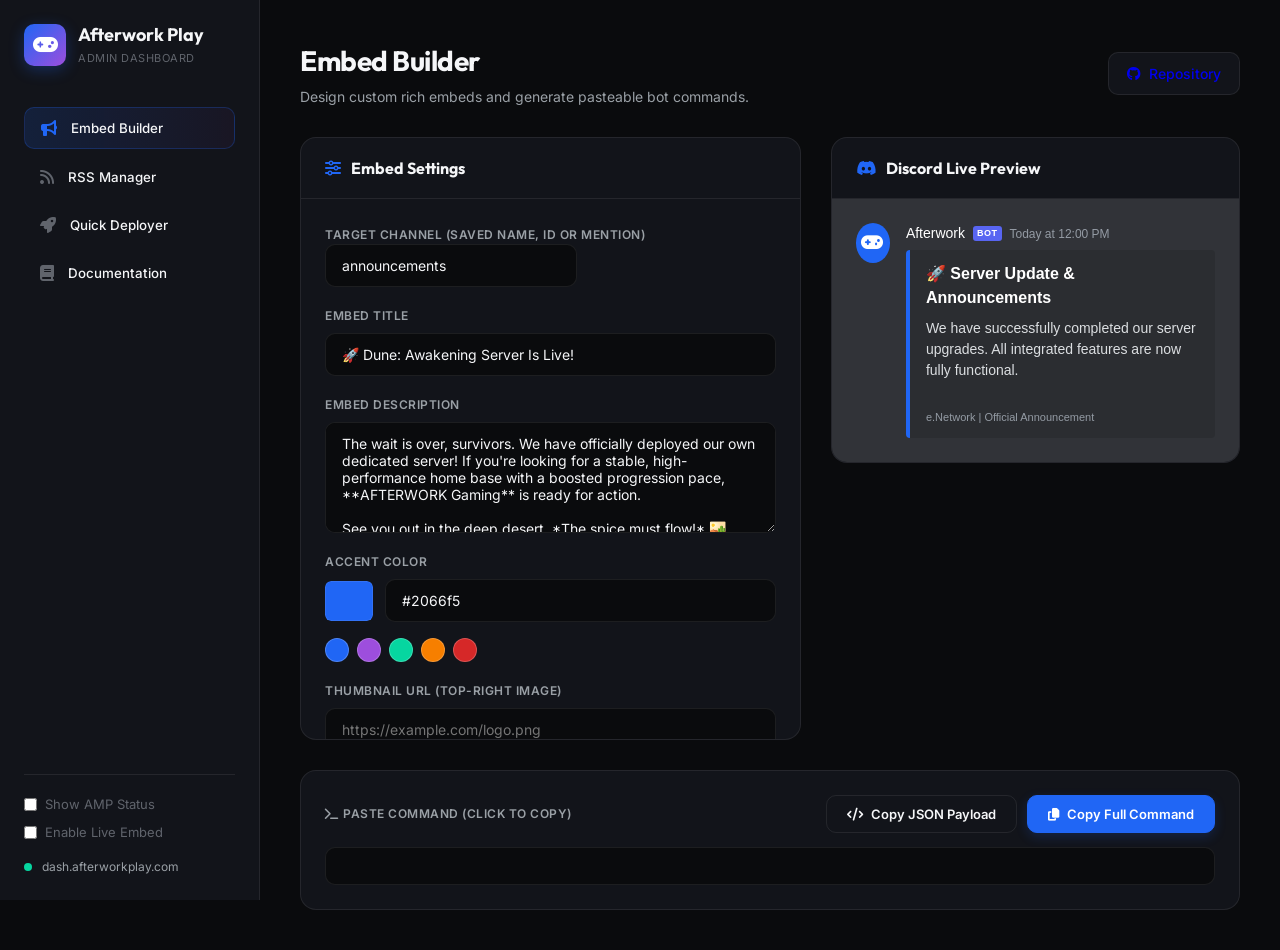
==== commit 71809bc0: "Move web dashboard files to web/ directory" ====
--- a/web/index.html
+++ b/web/index.html
@@ -40,7 +40,7 @@
                     <i class="fa-solid fa-rocket"></i>
                     <span>Quick Deployer</span>
                 </button>
-                <button class="nav-btn" data-tab="amp-status">
+                <button class="nav-btn" data-tab="amp-status" style="display: none;">
                     <i class="fa-solid fa-server"></i>
                     <span>AMP Status</span>
                 </button>
@@ -51,6 +51,16 @@
             </nav>
             
             <div class="sidebar-footer">
+                <div class="sidebar-settings">
+                    <label class="settings-checkbox" style="margin-bottom: 8px;">
+                        <input type="checkbox" id="toggle-amp-status">
+                        <span>Show AMP Status</span>
+                    </label>
+                    <label class="settings-checkbox">
+                        <input type="checkbox" id="toggle-live-control">
+                        <span>Enable Live Embed</span>
+                    </label>
+                </div>
                 <div class="status-indicator">
                     <span class="pulse-dot"></span>
                     <span>dash.afterworkplay.com</span>
@@ -84,9 +94,19 @@
                         </div>
                         <div class="panel-body scrollable">
                             <!-- Channel Target -->
-                            <div class="form-group">
+                            <div class="form-group" id="channel-input-group">
                                 <label for="embed-channel">Target Channel (Saved Name, ID or Mention)</label>
                                 <input type="text" id="embed-channel" placeholder="e.g. general, announcements, #news or 12345678" value="announcements">
+                            </div>
+
+                            <div class="form-group" id="channel-select-group" style="display: none;">
+                                <label for="embed-channel-select">Target Channel (Live Discord List)</label>
+                                <div style="display: flex; gap: 10px;">
+                                    <select id="embed-channel-select" style="flex-grow: 1; padding: 10px; background-color: var(--bg-base); border: 1px solid var(--border-color); color: var(--text-primary); border-radius: var(--radius-sm); font-size: 14px; cursor: pointer;">
+                                        <option value="">Loading channels...</option>
+                                    </select>
+                                    <button type="button" id="btn-refresh-channels" class="btn-sm secondary" style="padding: 10px;"><i class="fa-solid fa-rotate"></i></button>
+                                </div>
                             </div>
 
                             <!-- Title & Description -->
@@ -138,6 +158,16 @@
                                 <div id="fields-container" class="fields-container">
                                     <!-- Dynamic fields loaded here -->
                                 </div>
+                            </div>
+
+                            <!-- Go Backend Connection Settings (Only visible in Live mode) -->
+                            <div class="form-group" id="live-settings-group" style="display: none; border-top: 1px solid var(--border-color); padding-top: 15px; margin-top: 15px;">
+                                <label for="backend-api-url">Go Backend Base URL</label>
+                                <div style="display: flex; gap: 10px;">
+                                    <input type="url" id="backend-api-url" placeholder="e.g. http://localhost:9876" value="http://localhost:9876" style="flex-grow: 1; padding: 10px; background-color: var(--bg-base); border: 1px solid var(--border-color); color: var(--text-primary); border-radius: var(--radius-sm); font-size: 14px;">
+                                    <button type="button" id="btn-save-backend-url" class="btn-sm"><i class="fa-solid fa-floppy-disk"></i> Save</button>
+                                </div>
+                                <p style="font-size: 11px; color: var(--text-muted); margin-top: 5px;">This URL proxies requests to the Redbot Python cog API.</p>
                             </div>
                         </div>
                     </div>
@@ -205,6 +235,9 @@
                                 <button class="copy-btn primary" id="copy-cmd-btn">
                                     <i class="fa-solid fa-copy"></i> Copy Full Command
                                 </button>
+                                <button class="copy-btn success" id="send-live-btn" style="display: none; background-color: var(--accent-green); border-color: rgba(6,214,160,0.4); color: white; padding: 12px 18px; border-radius: var(--radius-md); font-weight: 600; cursor: pointer; transition: all var(--transition-speed); font-size: 14px;">
+                                    <i class="fa-solid fa-paper-plane"></i> Send Live to Discord
+                                </button>
                             </div>
                         </div>
                         <div class="code-block-container">
--- a/web/style.css
+++ b/web/style.css
@@ -162,6 +162,30 @@
     color: var(--accent-blue);
 }
 
+.sidebar-settings {
+    margin-bottom: 16px;
+}
+
+.settings-checkbox {
+    display: flex;
+    align-items: center;
+    gap: 8px;
+    font-size: 13px;
+    color: var(--text-muted);
+    cursor: pointer;
+    user-select: none;
+    transition: color var(--transition-speed) ease;
+}
+
+.settings-checkbox:hover {
+    color: var(--text-secondary);
+}
+
+.settings-checkbox input {
+    accent-color: var(--accent-blue);
+    cursor: pointer;
+}
+
 .sidebar-footer {
     padding-top: 20px;
     border-top: 1px solid var(--border-color);
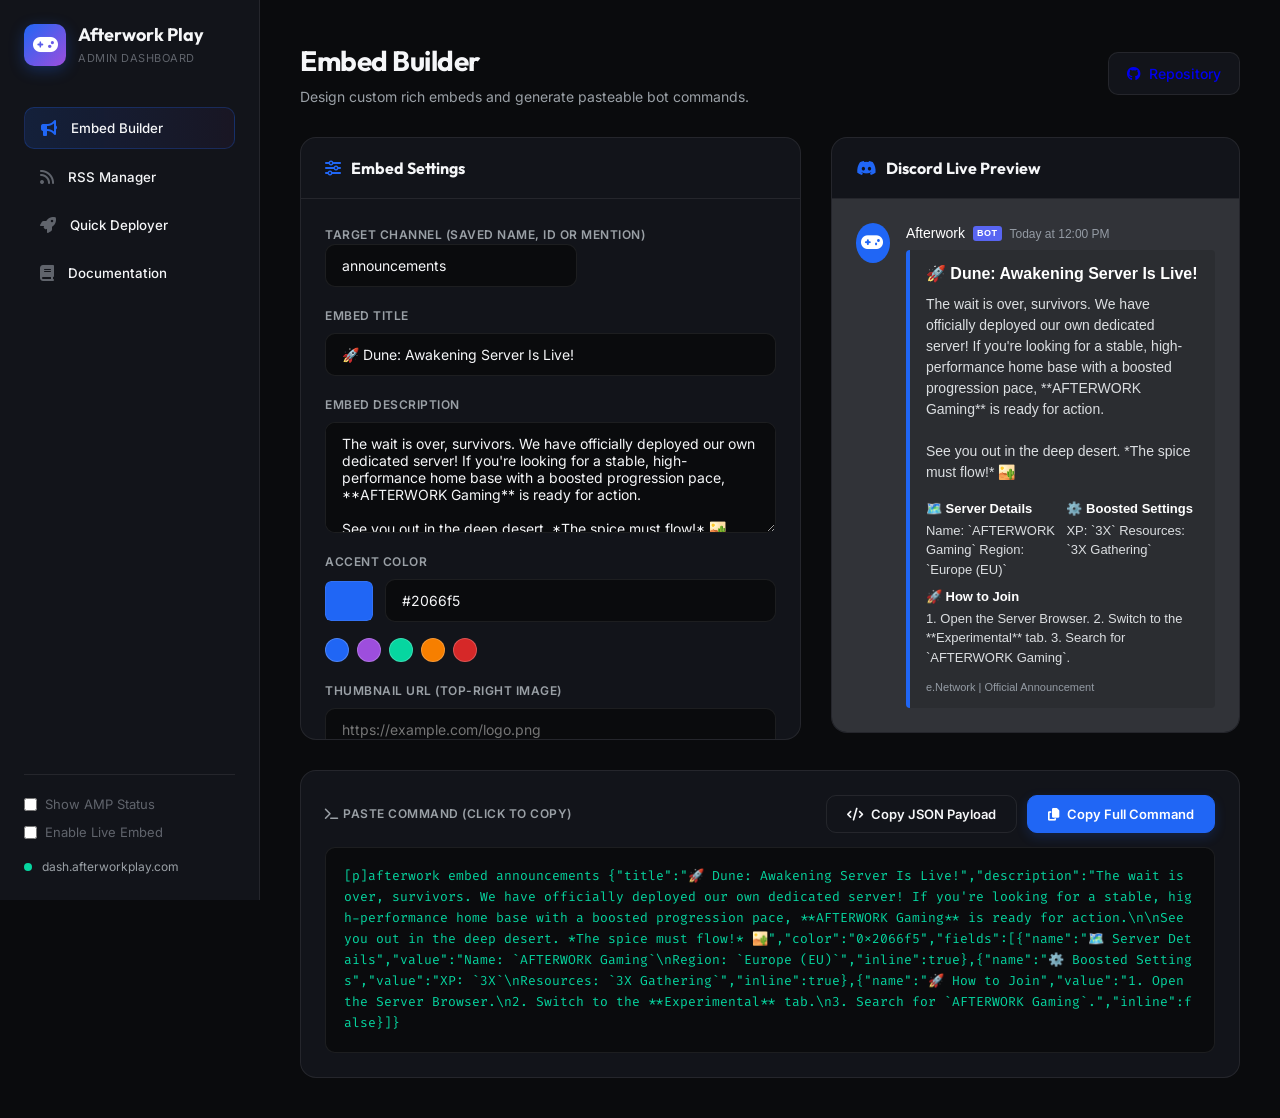
==== commit 963bc79f: "Add authorization token input fields to settings and forward Bearer headers in requests" ====
--- a/web/index.html
+++ b/web/index.html
@@ -163,10 +163,12 @@
                             <!-- Go Backend Connection Settings (Only visible in Live mode) -->
                             <div class="form-group" id="live-settings-group" style="display: none; border-top: 1px solid var(--border-color); padding-top: 15px; margin-top: 15px;">
                                 <label for="backend-api-url">Go Backend Base URL</label>
-                                <div style="display: flex; gap: 10px;">
+                                <div style="display: flex; gap: 10px; margin-bottom: 10px;">
                                     <input type="url" id="backend-api-url" placeholder="e.g. http://localhost:9876" value="http://localhost:9876" style="flex-grow: 1; padding: 10px; background-color: var(--bg-base); border: 1px solid var(--border-color); color: var(--text-primary); border-radius: var(--radius-sm); font-size: 14px;">
                                     <button type="button" id="btn-save-backend-url" class="btn-sm"><i class="fa-solid fa-floppy-disk"></i> Save</button>
                                 </div>
+                                <label for="backend-api-token" style="margin-top: 5px; display: block;">Dashboard Authorization Token (Optional)</label>
+                                <input type="password" id="backend-api-token" placeholder="Enter Go backend API key if configured" style="width: 100%; padding: 10px; background-color: var(--bg-base); border: 1px solid var(--border-color); color: var(--text-primary); border-radius: var(--radius-sm); font-size: 14px; box-sizing: border-box; margin-bottom: 10px;">
                                 <p style="font-size: 11px; color: var(--text-muted); margin-top: 5px;">This URL proxies requests to the Redbot Python cog API.</p>
                             </div>
                         </div>
@@ -376,10 +378,12 @@
                         <div class="panel-body">
                             <div class="form-group">
                                 <label for="amp-api-url">Status Bridge API Endpoint</label>
-                                <div class="input-with-button">
+                                <div class="input-with-button" style="margin-bottom: 10px;">
                                     <input type="url" id="amp-api-url" placeholder="e.g. http://your-server-ip:9876/api/status" value="http://localhost:9876/api/status">
                                     <button type="button" id="btn-save-api-url" class="btn-sm"><i class="fa-solid fa-floppy-disk"></i> Save</button>
                                 </div>
+                                <label for="amp-api-token" style="margin-top: 5px; display: block;">Dashboard Authorization Token (Optional)</label>
+                                <input type="password" id="amp-api-token" placeholder="Enter Go backend API key if configured" style="width: 100%; padding: 10px; background-color: var(--bg-base); border: 1px solid var(--border-color); color: var(--text-primary); border-radius: var(--radius-sm); font-size: 14px; box-sizing: border-box; margin-bottom: 10px;">
                                 <p class="form-help">Enter the public URL of the Go service running on your server. If running on the same machine, use <code>http://localhost:9876/api/status</code>.</p>
                             </div>
                         </div>
